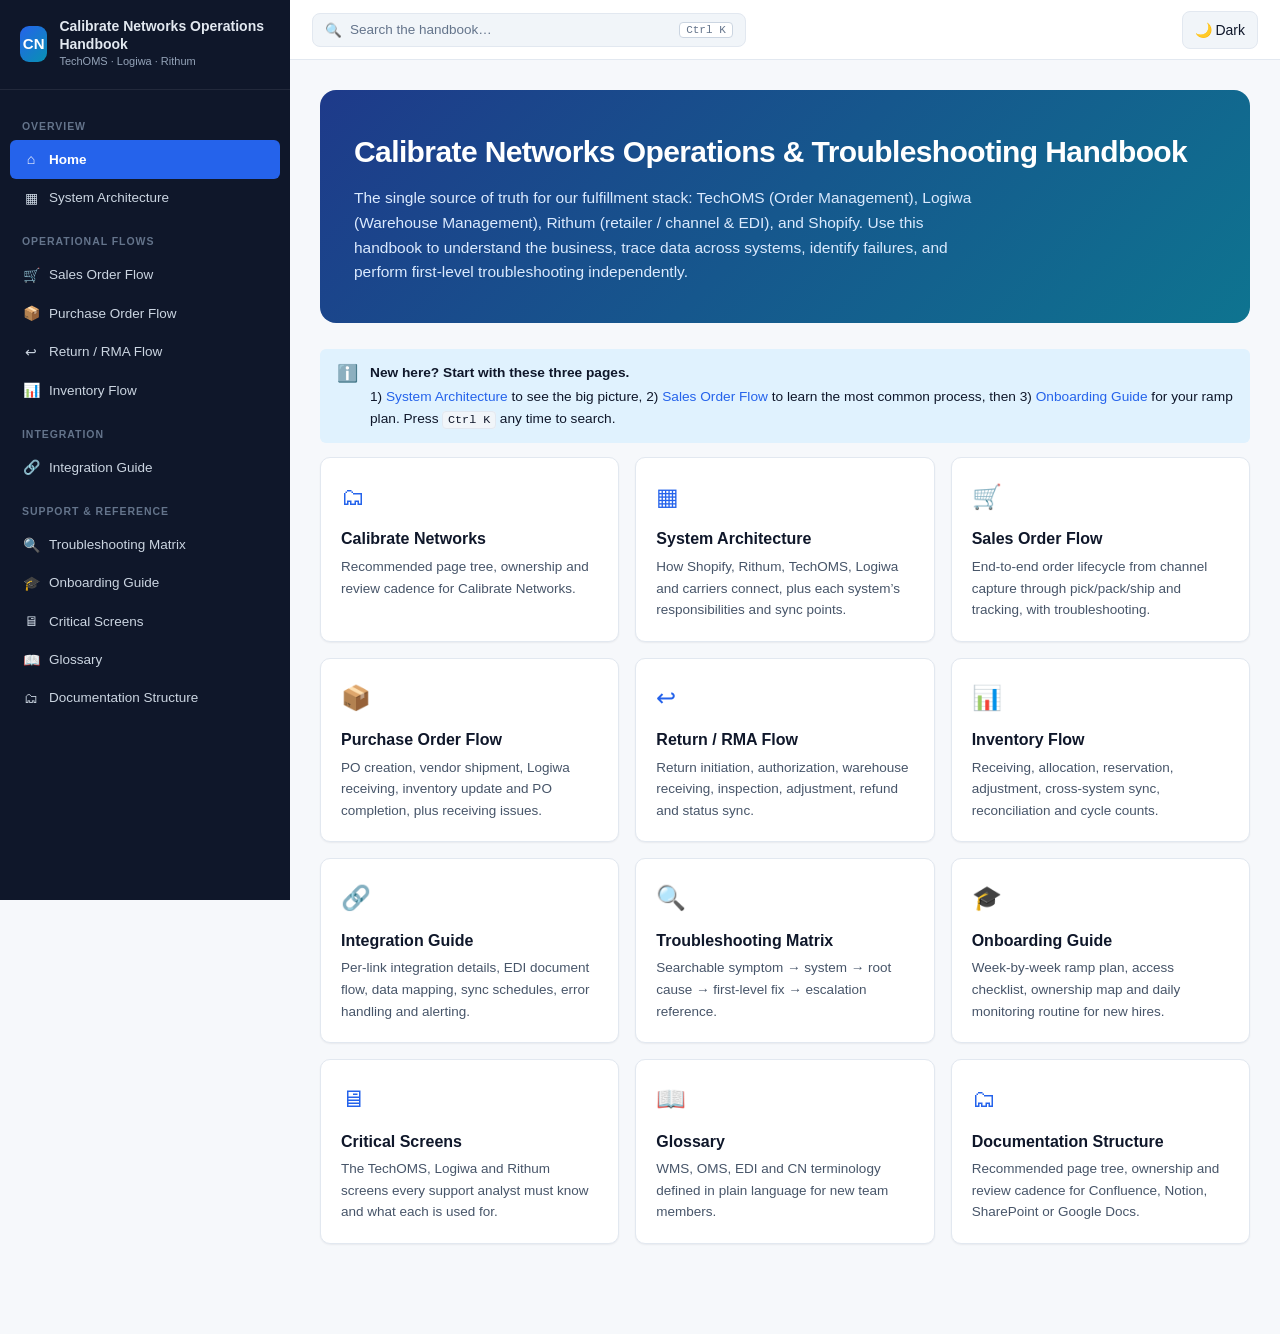
==== index.html @ c04dc64d "Initial Setup RunBook Content And Pages" ====
<!DOCTYPE html>
<html lang="en">

<head>
  <meta charset="UTF-8" />
  <meta name="viewport" content="width=device-width, initial-scale=1.0" />
  <meta name="description" content="Home — Calibrate Networks Operations & Troubleshooting Handbook" />
  <title>Home | Calibrate Networks Operations Handbook</title>
  <link rel="icon" type="image/svg+xml" href="assets/images/favicon.svg" />
  <link rel="stylesheet" href="assets/css/global.css" />
</head>

<body data-page="home">
  <div class="app-shell">
    <aside class="sidebar" id="sidebar" aria-label="Main navigation">
      <div class="sidebar__brand">
        <div class="sidebar__brand-logo">CN</div>
        <div>
          <div class="sidebar__brand-title">Calibrate Networks Operations Handbook</div>
          <div class="sidebar__brand-sub">TechOMS · Logiwa · Rithum</div>
        </div>
      </div>
      <nav class="sidebar__nav">
        <div class="nav-group">
          <div class="nav-group__label">Overview</div>
          <a href="index.html" class="nav-link active">
            <span class="nav-link__icon" aria-hidden="true">⌂</span>
            <span>Home</span>
          </a>
          <a href="pages/architecture.html" class="nav-link">
            <span class="nav-link__icon" aria-hidden="true">▦</span>
            <span>System Architecture</span>
          </a>
        </div>
        <div class="nav-group">
          <div class="nav-group__label">Operational Flows</div>
          <a href="pages/sales-order.html" class="nav-link">
            <span class="nav-link__icon" aria-hidden="true">🛒</span>
            <span>Sales Order Flow</span>
          </a>
          <a href="pages/purchase-order.html" class="nav-link">
            <span class="nav-link__icon" aria-hidden="true">📦</span>
            <span>Purchase Order Flow</span>
          </a>
          <a href="pages/returns.html" class="nav-link">
            <span class="nav-link__icon" aria-hidden="true">↩</span>
            <span>Return / RMA Flow</span>
          </a>
          <a href="pages/inventory.html" class="nav-link">
            <span class="nav-link__icon" aria-hidden="true">📊</span>
            <span>Inventory Flow</span>
          </a>
        </div>
        <div class="nav-group">
          <div class="nav-group__label">Integration</div>
          <a href="pages/integration.html" class="nav-link">
            <span class="nav-link__icon" aria-hidden="true">🔗</span>
            <span>Integration Guide</span>
          </a>
        </div>
        <div class="nav-group">
          <div class="nav-group__label">Support & Reference</div>
          <a href="pages/troubleshooting.html" class="nav-link">
            <span class="nav-link__icon" aria-hidden="true">🔍</span>
            <span>Troubleshooting Matrix</span>
          </a>
          <a href="pages/onboarding.html" class="nav-link">
            <span class="nav-link__icon" aria-hidden="true">🎓</span>
            <span>Onboarding Guide</span>
          </a>
          <a href="pages/critical-screens.html" class="nav-link">
            <span class="nav-link__icon" aria-hidden="true">🖥</span>
            <span>Critical Screens</span>
          </a>
          <a href="pages/glossary.html" class="nav-link">
            <span class="nav-link__icon" aria-hidden="true">📖</span>
            <span>Glossary</span>
          </a>
          <a href="pages/doc-structure.html" class="nav-link">
            <span class="nav-link__icon" aria-hidden="true">🗂</span>
            <span>Documentation Structure</span>
          </a>
        </div>
      </nav>
    </aside>

    <div class="scrim" id="scrim" aria-hidden="true"></div>

    <div class="main">
      <header class="topbar">
        <button type="button" class="topbar__menu-btn" id="menu-btn" aria-label="Open navigation">☰</button>
        <button type="button" class="topbar__search" id="search-open">
          <span aria-hidden="true">🔍</span>
          <span>Search the handbook…</span>
          <kbd>Ctrl K</kbd>
        </button>
        <div class="topbar__spacer"></div>
        <button type="button" class="theme-toggle" id="theme-toggle" aria-label="Toggle color theme"
          title="Toggle light / dark">🌙 Dark</button>
      </header>

      <main class="content" id="main">
        <section class="hero">
          <h1>Calibrate Networks Operations &amp; Troubleshooting Handbook</h1>

          <p>The single source of truth for our fulfillment stack: TechOMS (Order Management), Logiwa (Warehouse
            Management), Rithum (retailer / channel &amp; EDI), and Shopify. Use this handbook to understand the
            business, trace data across systems, identify failures, and perform first-level troubleshooting
            independently.</p>

        </section>

        <aside class="callout callout--note">
          <span class="callout__icon">ℹ️</span>
          <div>
            <strong>New here? Start with these three pages.</strong>
            <p>1) <a href="pages/architecture.html">System Architecture</a> to see the big picture, 2) <a
                href="pages/sales-order.html">Sales Order Flow</a> to learn the most common process, then 3) <a
                href="pages/onboarding.html">Onboarding Guide</a> for your ramp plan. Press <code>Ctrl K</code> any time
              to search.</p>

          </div>

        </aside>

        <div class="home-grid">
          <a href="pages/calibrate-networks.html" class="home-card">
            <div class="home-card__icon">🗂</div>

            <div class="home-card__title">Calibrate Networks</div>

            <div class="home-card__desc">Recommended page tree, ownership and review cadence for Calibrate Networks.</div>

          </a>


          <a href="pages/architecture.html" class="home-card">
            <div class="home-card__icon">▦</div>

            <div class="home-card__title">System Architecture</div>

            <div class="home-card__desc">How Shopify, Rithum, TechOMS, Logiwa and carriers connect, plus each system’s
              responsibilities and sync points.</div>

          </a>
          <a href="pages/sales-order.html" class="home-card">
            <div class="home-card__icon">🛒</div>

            <div class="home-card__title">Sales Order Flow</div>

            <div class="home-card__desc">End-to-end order lifecycle from channel capture through pick/pack/ship and
              tracking, with troubleshooting.</div>

          </a>
          <a href="pages/purchase-order.html" class="home-card">
            <div class="home-card__icon">📦</div>

            <div class="home-card__title">Purchase Order Flow</div>

            <div class="home-card__desc">PO creation, vendor shipment, Logiwa receiving, inventory update and PO
              completion, plus receiving issues.</div>

          </a>
          <a href="pages/returns.html" class="home-card">
            <div class="home-card__icon">↩</div>

            <div class="home-card__title">Return / RMA Flow</div>

            <div class="home-card__desc">Return initiation, authorization, warehouse receiving, inspection, adjustment,
              refund and status sync.</div>

          </a>
          <a href="pages/inventory.html" class="home-card">
            <div class="home-card__icon">📊</div>

            <div class="home-card__title">Inventory Flow</div>

            <div class="home-card__desc">Receiving, allocation, reservation, adjustment, cross-system sync,
              reconciliation and cycle counts.</div>

          </a>
          <a href="pages/integration.html" class="home-card">
            <div class="home-card__icon">🔗</div>

            <div class="home-card__title">Integration Guide</div>

            <div class="home-card__desc">Per-link integration details, EDI document flow, data mapping, sync schedules,
              error handling and alerting.</div>

          </a>
          <a href="pages/troubleshooting.html" class="home-card">
            <div class="home-card__icon">🔍</div>

            <div class="home-card__title">Troubleshooting Matrix</div>

            <div class="home-card__desc">Searchable symptom → system → root cause → first-level fix → escalation
              reference.</div>

          </a>
          <a href="pages/onboarding.html" class="home-card">
            <div class="home-card__icon">🎓</div>

            <div class="home-card__title">Onboarding Guide</div>

            <div class="home-card__desc">Week-by-week ramp plan, access checklist, ownership map and daily monitoring
              routine for new hires.</div>

          </a>
          <a href="pages/critical-screens.html" class="home-card">
            <div class="home-card__icon">🖥</div>

            <div class="home-card__title">Critical Screens</div>

            <div class="home-card__desc">The TechOMS, Logiwa and Rithum screens every support analyst must know and what
              each is used for.</div>

          </a>
          <a href="pages/glossary.html" class="home-card">
            <div class="home-card__icon">📖</div>

            <div class="home-card__title">Glossary</div>

            <div class="home-card__desc">WMS, OMS, EDI and CN terminology defined in plain language for new team
              members.</div>

          </a>
          <a href="pages/doc-structure.html" class="home-card">
            <div class="home-card__icon">🗂</div>

            <div class="home-card__title">Documentation Structure</div>

            <div class="home-card__desc">Recommended page tree, ownership and review cadence for Confluence, Notion,
              SharePoint or Google Docs.</div>

          </a>
          <!--  -->

        </div>
      </main>
    </div>

    <div class="search-overlay" id="search-overlay" hidden>
      <div class="search-box" role="dialog" aria-label="Search handbook">
        <input type="search" class="search-box__input" id="search-input"
          placeholder="Search processes, errors, systems, EDI docs…" autocomplete="off" />
        <div class="search-results" id="search-results"></div>
      </div>
    </div>
  </div>

  <script src="assets/js/search-index.js"></script>
  <script src="assets/js/app.js"></script>
</body>

</html>
---- assets/css/global.css ----
:root {
  --bg: #f6f8fb;
  --bg-elevated: #ffffff;
  --bg-sidebar: #0f172a;
  --bg-sidebar-hover: #1e293b;
  --bg-code: #0f172a;
  --surface: #ffffff;
  --surface-alt: #f1f5f9;
  --border: #e2e8f0;
  --border-strong: #cbd5e1;
  --text: #0f172a;
  --text-muted: #475569;
  --text-faint: #64748b;
  --text-invert: #e2e8f0;
  --primary: #2563eb;
  --primary-soft: #dbeafe;
  --accent: #0891b2;
  --success: #16a34a;
  --success-soft: #dcfce7;
  --warning: #d97706;
  --warning-soft: #fef3c7;
  --danger: #dc2626;
  --danger-soft: #fee2e2;
  --info: #0284c7;
  --info-soft: #e0f2fe;
  --shadow-sm: 0 1px 2px rgba(15, 23, 42, 0.06);
  --shadow-md: 0 4px 16px rgba(15, 23, 42, 0.08);
  --radius: 10px;
  --radius-sm: 6px;
  --sidebar-w: 290px;
  --topbar-h: 60px;
  --maxw: 980px;
  --font: -apple-system, BlinkMacSystemFont, 'Segoe UI', Roboto, Helvetica, Arial,
    sans-serif;
  --mono: 'SFMono-Regular', ui-monospace, Menlo, Consolas, 'Liberation Mono', monospace;
}

[data-theme='dark'] {
  --bg: #0b1120;
  --bg-elevated: #111827;
  --bg-sidebar: #060b16;
  --bg-sidebar-hover: #1e293b;
  --bg-code: #020617;
  --surface: #111827;
  --surface-alt: #1e293b;
  --border: #1f2a3d;
  --border-strong: #334155;
  --text: #e5edf7;
  --text-muted: #a8b6cc;
  --text-faint: #8194ad;
  --text-invert: #e2e8f0;
  --primary: #3b82f6;
  --primary-soft: #1e293b;
  --accent: #22d3ee;
  --success-soft: #052e1a;
  --warning-soft: #3a2a07;
  --danger-soft: #3a1010;
  --info-soft: #082236;
  --shadow-md: 0 4px 16px rgba(0, 0, 0, 0.4);
}

* {
  box-sizing: border-box;
}

html,
body {
  margin: 0;
  padding: 0;
}

body {
  font-family: var(--font);
  background: var(--bg);
  color: var(--text);
  line-height: 1.6;
  -webkit-font-smoothing: antialiased;
}

a {
  color: var(--primary);
  text-decoration: none;
}
a:hover {
  text-decoration: underline;
}

code {
  font-family: var(--mono);
  font-size: 0.86em;
  background: var(--surface-alt);
  padding: 0.12em 0.4em;
  border-radius: 4px;
  border: 1px solid var(--border);
}

/* ---------- Layout ---------- */
.app-shell {
  display: flex;
  min-height: 100vh;
}

.sidebar {
  width: var(--sidebar-w);
  flex-shrink: 0;
  background: var(--bg-sidebar);
  color: var(--text-invert);
  position: fixed;
  top: 0;
  left: 0;
  bottom: 0;
  display: flex;
  flex-direction: column;
  z-index: 40;
  transition: transform 0.25s ease;
}

.sidebar__brand {
  padding: 18px 20px;
  display: flex;
  align-items: center;
  gap: 12px;
  border-bottom: 1px solid rgba(255, 255, 255, 0.08);
}
.sidebar__brand-logo {
  width: 36px;
  height: 36px;
  border-radius: 9px;
  background: linear-gradient(135deg, var(--primary), var(--accent));
  display: grid;
  place-items: center;
  font-weight: 800;
  color: #fff;
  font-size: 15px;
}
.sidebar__brand-title {
  font-weight: 700;
  font-size: 14px;
  line-height: 1.25;
}
.sidebar__brand-sub {
  font-size: 11px;
  color: #94a3b8;
}

.sidebar__nav {
  overflow-y: auto;
  padding: 12px 10px 40px;
  flex: 1;
}
.nav-group__label {
  font-size: 10.5px;
  letter-spacing: 0.09em;
  text-transform: uppercase;
  color: #64748b;
  font-weight: 700;
  padding: 16px 12px 6px;
}
.nav-link {
  display: flex;
  align-items: center;
  gap: 9px;
  padding: 8px 12px;
  border-radius: var(--radius-sm);
  color: #cbd5e1;
  font-size: 13.5px;
  cursor: pointer;
}
.nav-link:hover {
  background: var(--bg-sidebar-hover);
  color: #fff;
  text-decoration: none;
}
.nav-link.active {
  background: var(--primary);
  color: #fff;
  font-weight: 600;
}
.nav-link__icon {
  font-size: 14px;
  width: 18px;
  text-align: center;
}

.main {
  flex: 1;
  margin-left: var(--sidebar-w);
  display: flex;
  flex-direction: column;
  min-width: 0;
}

.topbar {
  height: var(--topbar-h);
  position: sticky;
  top: 0;
  z-index: 30;
  background: var(--bg-elevated);
  border-bottom: 1px solid var(--border);
  display: flex;
  align-items: center;
  gap: 14px;
  padding: 0 22px;
}
.topbar__menu-btn {
  display: none;
  background: none;
  border: 1px solid var(--border);
  border-radius: var(--radius-sm);
  width: 38px;
  height: 38px;
  font-size: 18px;
  cursor: pointer;
  color: var(--text);
}
.topbar__search {
  flex: 1;
  max-width: 460px;
  display: flex;
  align-items: center;
  gap: 8px;
  background: var(--surface-alt);
  border: 1px solid var(--border);
  border-radius: 8px;
  padding: 8px 12px;
  color: var(--text-faint);
  cursor: pointer;
  font-size: 13.5px;
}
.topbar__search kbd {
  margin-left: auto;
  font-family: var(--mono);
  font-size: 11px;
  background: var(--bg-elevated);
  border: 1px solid var(--border-strong);
  border-radius: 4px;
  padding: 1px 6px;
}
.topbar__spacer {
  flex: 1;
}
.theme-toggle {
  background: var(--surface-alt);
  border: 1px solid var(--border);
  border-radius: 8px;
  height: 38px;
  padding: 0 12px;
  cursor: pointer;
  color: var(--text);
  font-size: 14px;
}

.content {
  padding: 30px 30px 90px;
  width: 100%;
}
.content__inner {
  max-width: var(--maxw);
  margin: 0 auto;
}

/* ---------- Typography ---------- */
.page-title {
  font-size: 30px;
  font-weight: 800;
  margin: 4px 0 6px;
  letter-spacing: -0.02em;
}
.page-lead {
  font-size: 16px;
  color: var(--text-muted);
  margin: 0 0 22px;
}
.breadcrumbs {
  font-size: 12.5px;
  color: var(--text-faint);
  margin-bottom: 6px;
  display: flex;
  gap: 6px;
  flex-wrap: wrap;
}
.breadcrumbs span.sep {
  opacity: 0.5;
}

h2.section-h {
  font-size: 22px;
  font-weight: 700;
  margin: 38px 0 14px;
  padding-bottom: 8px;
  border-bottom: 2px solid var(--border);
  scroll-margin-top: 80px;
}
h3.sub-h {
  font-size: 16.5px;
  font-weight: 700;
  margin: 24px 0 10px;
  scroll-margin-top: 80px;
}

/* ---------- Cards ---------- */
.card {
  background: var(--surface);
  border: 1px solid var(--border);
  border-radius: var(--radius);
  padding: 20px 22px;
  margin-bottom: 18px;
  box-shadow: var(--shadow-sm);
}
.card-grid {
  display: grid;
  grid-template-columns: repeat(auto-fit, minmax(240px, 1fr));
  gap: 16px;
  margin: 16px 0;
}

/* ---------- Process section block ---------- */
.process {
  border: 1px solid var(--border);
  border-radius: var(--radius);
  background: var(--surface);
  margin-bottom: 26px;
  overflow: hidden;
  box-shadow: var(--shadow-sm);
}
.process__head {
  padding: 18px 22px;
  border-bottom: 1px solid var(--border);
  background: linear-gradient(180deg, var(--surface), var(--surface-alt));
}
.process__title {
  font-size: 19px;
  font-weight: 750;
  margin: 0;
  display: flex;
  align-items: center;
  gap: 10px;
}
.process__num {
  background: var(--primary);
  color: #fff;
  font-size: 12px;
  font-weight: 700;
  border-radius: 6px;
  padding: 2px 8px;
}
.process__body {
  padding: 8px 22px 22px;
}
.field {
  margin-top: 18px;
}
.field__label {
  font-size: 11px;
  letter-spacing: 0.07em;
  text-transform: uppercase;
  font-weight: 700;
  color: var(--accent);
  margin-bottom: 6px;
  display: flex;
  align-items: center;
  gap: 8px;
}
.field p {
  margin: 0;
}

ul.clean,
ol.clean {
  margin: 6px 0;
  padding-left: 20px;
}
ul.clean li,
ol.clean li {
  margin-bottom: 5px;
}

.pill-row {
  display: flex;
  flex-wrap: wrap;
  gap: 7px;
}
.pill {
  font-size: 12px;
  font-weight: 600;
  background: var(--primary-soft);
  color: var(--primary);
  border-radius: 999px;
  padding: 3px 11px;
  border: 1px solid transparent;
}
.pill--sys {
  background: var(--surface-alt);
  color: var(--text-muted);
  border: 1px solid var(--border);
}

/* steps */
.steps {
  counter-reset: step;
  list-style: none;
  padding: 0;
  margin: 8px 0;
}
.steps li {
  position: relative;
  padding: 4px 0 14px 40px;
  border-left: 2px solid var(--border);
  margin-left: 12px;
}
.steps li:last-child {
  border-left-color: transparent;
}
.steps li::before {
  counter-increment: step;
  content: counter(step);
  position: absolute;
  left: -15px;
  top: 0;
  width: 28px;
  height: 28px;
  background: var(--primary);
  color: #fff;
  border-radius: 50%;
  display: grid;
  place-items: center;
  font-size: 12.5px;
  font-weight: 700;
}
.steps li .step-title {
  font-weight: 650;
}
.steps li .step-actor {
  font-size: 11px;
  font-weight: 700;
  color: var(--accent);
  text-transform: uppercase;
  letter-spacing: 0.04em;
}

/* errors */
.error-card {
  border: 1px solid var(--border);
  border-left: 4px solid var(--danger);
  border-radius: var(--radius-sm);
  padding: 14px 16px;
  margin-bottom: 12px;
  background: var(--surface);
}
.error-card__title {
  font-weight: 700;
  color: var(--danger);
  margin-bottom: 8px;
}
.error-card dl {
  margin: 0;
  display: grid;
  grid-template-columns: 130px 1fr;
  gap: 4px 14px;
  font-size: 13.5px;
}
.error-card dt {
  font-weight: 700;
  color: var(--text-faint);
}
.error-card dd {
  margin: 0;
}

/* ---------- Tables ---------- */
.table-wrap {
  overflow-x: auto;
  border: 1px solid var(--border);
  border-radius: var(--radius);
  margin: 14px 0;
}
table.data {
  width: 100%;
  border-collapse: collapse;
  font-size: 13.5px;
  min-width: 540px;
}
table.data th,
table.data td {
  text-align: left;
  padding: 10px 14px;
  border-bottom: 1px solid var(--border);
  vertical-align: top;
}
table.data thead th {
  background: var(--surface-alt);
  font-size: 11.5px;
  text-transform: uppercase;
  letter-spacing: 0.05em;
  color: var(--text-muted);
  position: sticky;
  top: 0;
}
table.data tbody tr:hover {
  background: var(--surface-alt);
}
table.data tbody tr:last-child td {
  border-bottom: none;
}

.tag {
  display: inline-block;
  font-size: 11px;
  font-weight: 700;
  padding: 2px 8px;
  border-radius: 5px;
}
.tag--techoms {
  background: var(--info-soft);
  color: var(--info);
}
.tag--logiwa {
  background: var(--success-soft);
  color: var(--success);
}
.tag--rithum {
  background: #ede9fe;
  color: #7c3aed;
}
.tag--shopify {
  background: #dcfce7;
  color: #15803d;
}
.tag--carrier {
  background: var(--warning-soft);
  color: var(--warning);
}
.tag--high {
  background: var(--danger-soft);
  color: var(--danger);
}
.tag--med {
  background: var(--warning-soft);
  color: var(--warning);
}
.tag--low {
  background: var(--success-soft);
  color: var(--success);
}
[data-theme='dark'] .tag--rithum {
  background: #2e1065;
  color: #c4b5fd;
}

/* ---------- Callouts ---------- */
.callout {
  border-radius: var(--radius-sm);
  padding: 12px 16px;
  margin: 14px 0;
  border: 1px solid var(--border);
  display: flex;
  gap: 12px;
  font-size: 13.7px;
}
.callout__icon {
  font-size: 17px;
  line-height: 1.4;
}
.callout--note {
  background: var(--info-soft);
  border-color: transparent;
}
.callout--tip {
  background: var(--success-soft);
  border-color: transparent;
}
.callout--warning {
  background: var(--warning-soft);
  border-color: transparent;
}
.callout--danger {
  background: var(--danger-soft);
  border-color: transparent;
}
.callout p {
  margin: 0;
}
.callout strong {
  display: block;
  margin-bottom: 2px;
}

/* ---------- Mermaid ---------- */
.mermaid-wrap {
  background: var(--surface);
  border: 1px solid var(--border);
  border-radius: var(--radius);
  padding: 18px;
  margin: 14px 0;
  overflow-x: auto;
  text-align: center;
}
.mermaid-wrap svg {
  max-width: 100%;
  height: auto;
}
.mermaid-error {
  color: var(--danger);
  font-family: var(--mono);
  font-size: 12px;
  white-space: pre-wrap;
  text-align: left;
}

/* ---------- Screenshot placeholder ---------- */
.shot {
  display: flex;
  gap: 10px;
  align-items: flex-start;
  border: 1px dashed var(--border-strong);
  border-radius: var(--radius-sm);
  padding: 10px 14px;
  margin-bottom: 8px;
  background: var(--surface-alt);
  font-size: 13.3px;
}
.shot__icon {
  font-size: 16px;
}

/* ---------- Home ---------- */
.hero {
  background: linear-gradient(135deg, #1e3a8a, #0e7490);
  color: #fff;
  border-radius: 16px;
  padding: 38px 34px;
  margin-bottom: 26px;
}
.hero h1 {
  font-size: 30px;
  margin: 0 0 10px;
  letter-spacing: -0.02em;
}
.hero p {
  margin: 0;
  max-width: 640px;
  color: #dbeafe;
  font-size: 15.5px;
}
.home-grid {
  display: grid;
  grid-template-columns: repeat(auto-fit, minmax(250px, 1fr));
  gap: 16px;
}
.home-card {
  display: block;
  background: var(--surface);
  border: 1px solid var(--border);
  border-radius: var(--radius);
  padding: 20px;
  box-shadow: var(--shadow-sm);
  transition: transform 0.12s ease, box-shadow 0.12s ease;
}
.home-card:hover {
  transform: translateY(-3px);
  box-shadow: var(--shadow-md);
  text-decoration: none;
}
.home-card__icon {
  font-size: 24px;
}
.home-card__title {
  font-weight: 700;
  margin: 10px 0 4px;
  color: var(--text);
  font-size: 16px;
}
.home-card__desc {
  font-size: 13.5px;
  color: var(--text-muted);
}

/* ---------- Search modal ---------- */
.search-overlay {
  position: fixed;
  inset: 0;
  background: rgba(2, 6, 23, 0.5);
  z-index: 80;
  display: flex;
  justify-content: center;
  align-items: flex-start;
  padding-top: 10vh;
}
.search-box {
  width: min(640px, 92vw);
  background: var(--bg-elevated);
  border: 1px solid var(--border);
  border-radius: 14px;
  box-shadow: var(--shadow-md);
  overflow: hidden;
}
.search-box__input {
  width: 100%;
  border: none;
  border-bottom: 1px solid var(--border);
  padding: 18px 20px;
  font-size: 16px;
  background: transparent;
  color: var(--text);
  outline: none;
}
.search-results {
  max-height: 56vh;
  overflow-y: auto;
  padding: 8px;
}
.search-result {
  display: block;
  padding: 11px 14px;
  border-radius: 8px;
  cursor: pointer;
  color: var(--text);
}
.search-result:hover,
.search-result.active {
  background: var(--surface-alt);
  text-decoration: none;
}
.search-result__title {
  font-weight: 650;
  font-size: 14px;
}
.search-result__meta {
  font-size: 12px;
  color: var(--text-faint);
}
.search-result__crumb {
  font-size: 11px;
  color: var(--accent);
  text-transform: uppercase;
  letter-spacing: 0.04em;
  font-weight: 700;
}
.search-empty {
  padding: 30px;
  text-align: center;
  color: var(--text-faint);
  font-size: 14px;
}

/* ---------- TOC chips ---------- */
.toc {
  display: flex;
  flex-wrap: wrap;
  gap: 8px;
  margin: 6px 0 22px;
}
.toc a {
  font-size: 12.5px;
  background: var(--surface-alt);
  border: 1px solid var(--border);
  border-radius: 999px;
  padding: 5px 13px;
  color: var(--text-muted);
}
.toc a:hover {
  border-color: var(--primary);
  color: var(--primary);
  text-decoration: none;
}

/* ---------- Glossary ---------- */
.glossary-list {
  margin: 0;
}
.glossary-item {
  border-bottom: 1px solid var(--border);
  padding: 14px 0;
  display: grid;
  grid-template-columns: 140px 1fr;
  gap: 12px 20px;
}
.glossary-item dt {
  font-weight: 750;
  color: var(--primary);
  margin: 0;
}
.glossary-item dd {
  margin: 0;
  color: var(--text-muted);
}

.scrim {
  display: none;
}

/* ---------- Responsive ---------- */
@media (max-width: 900px) {
  .sidebar {
    transform: translateX(-100%);
    box-shadow: var(--shadow-md);
  }
  .sidebar.open {
    transform: translateX(0);
  }
  .main {
    margin-left: 0;
  }
  .topbar__menu-btn {
    display: grid;
    place-items: center;
  }
  .scrim.show {
    display: block;
    position: fixed;
    inset: 0;
    background: rgba(2, 6, 23, 0.45);
    z-index: 35;
  }
  .content {
    padding: 22px 16px 80px;
  }
  .error-card dl {
    grid-template-columns: 1fr;
  }
  .error-card dt {
    margin-top: 6px;
  }
  .glossary-item {
    grid-template-columns: 1fr;
  }
}

/* HTML-version extras */
.search-overlay[hidden] { display: none !important; }
.search-overlay:not([hidden]) { display: flex; }
.matrix-filters { display: flex; gap: 12px; flex-wrap: wrap; align-items: center; }
.matrix-filters input, .matrix-filters select { padding: 10px 14px; border-radius: 8px; border: 1px solid var(--border); background: var(--surface); color: var(--text); font-size: 14px; }
.matrix-filters input { flex: 1 1 220px; }
.matrix-count { font-size: 13px; color: var(--text-faint); }
.glossary-search { width: 100%; max-width: 400px; padding: 10px 14px; border-radius: 8px; border: 1px solid var(--border); background: var(--surface); color: var(--text); font-size: 14px; margin-bottom: 20px; display: block; }
.screen-filters .screen-filter { cursor: pointer; border: none; }
.screen-filters .screen-filter.active { background: var(--primary); color: #fff; }
.screen-section.hidden { display: none; }
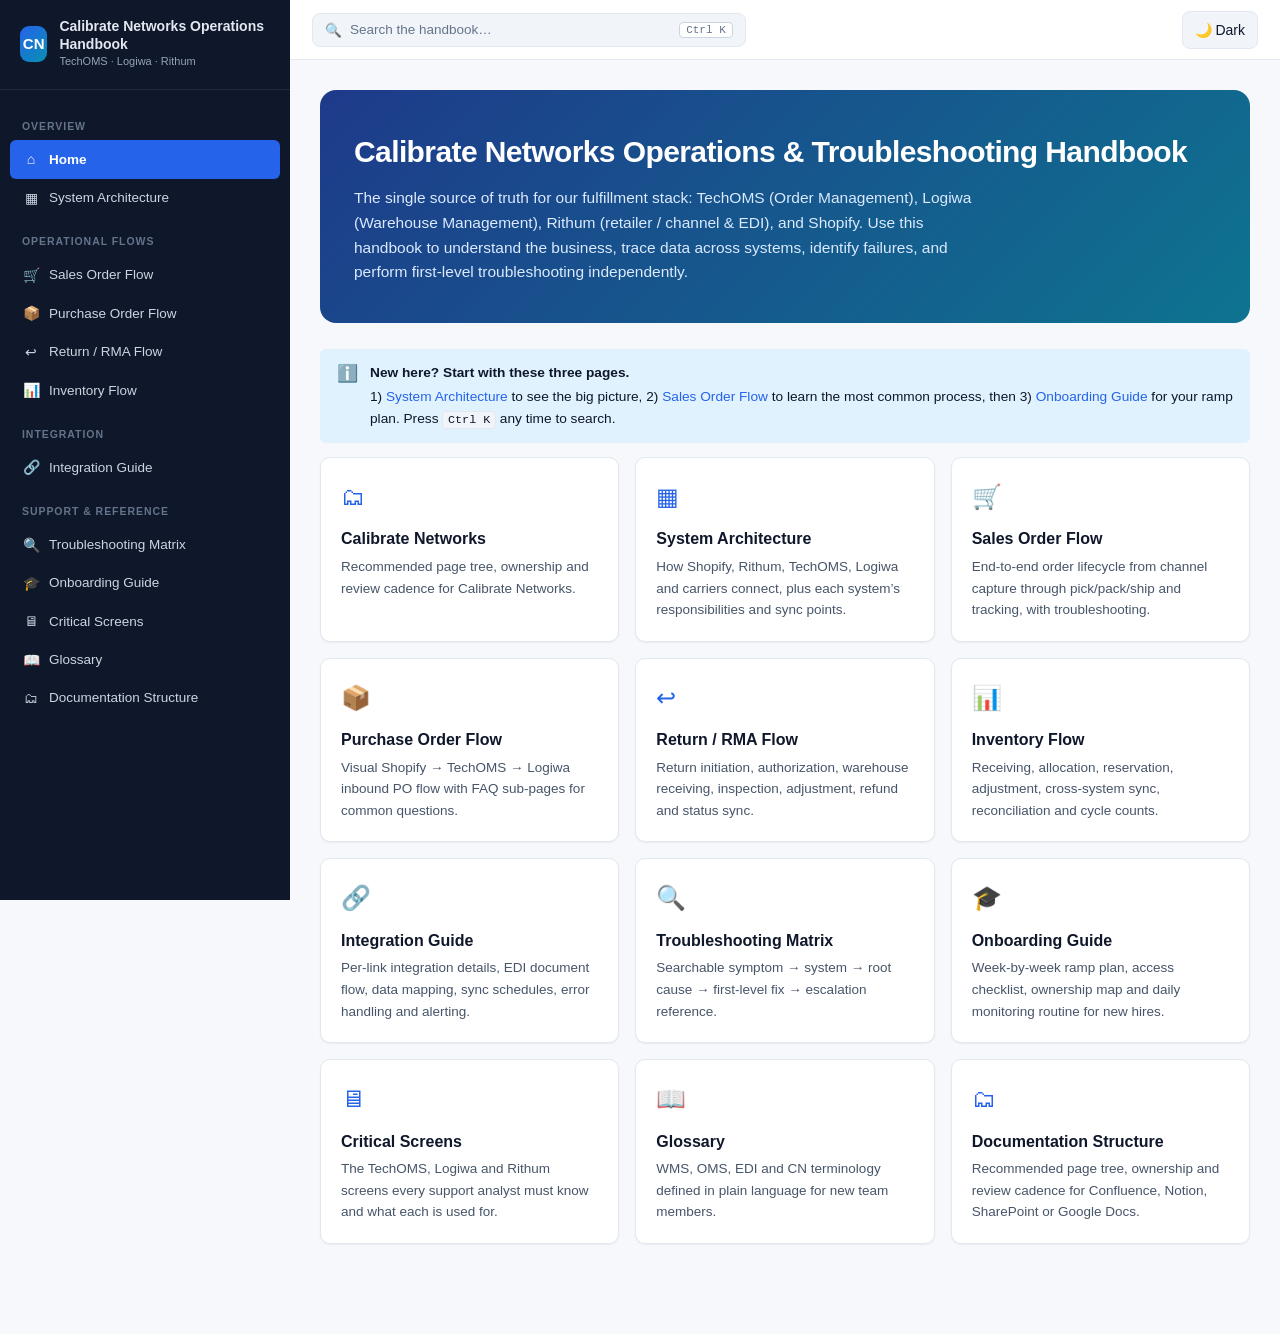
==== commit b92e1e92: "Added Fulfilment Logs Details and Added the Purchase Ordler Flow" ====
--- a/index.html
+++ b/index.html
@@ -157,8 +157,8 @@
 
             <div class="home-card__title">Purchase Order Flow</div>
 
-            <div class="home-card__desc">PO creation, vendor shipment, Logiwa receiving, inventory update and PO
-              completion, plus receiving issues.</div>
+            <div class="home-card__desc">Visual Shopify → TechOMS → Logiwa inbound PO flow with FAQ sub-pages for common
+              questions.</div>
 
           </a>
           <a href="pages/returns.html" class="home-card">
--- a/assets/css/global.css
+++ b/assets/css/global.css
@@ -837,3 +837,510 @@
 .screen-filters .screen-filter { cursor: pointer; border: none; }
 .screen-filters .screen-filter.active { background: var(--primary); color: #fff; }
 .screen-section.hidden { display: none; }
+
+/* ---------- Architecture flows & trees ---------- */
+.flow-row {
+  display: flex;
+  flex-wrap: wrap;
+  align-items: center;
+  gap: 8px;
+}
+.flow-arrow {
+  color: var(--text-faint);
+  font-weight: 700;
+  font-size: 15px;
+  flex-shrink: 0;
+}
+.flow-chain {
+  display: flex;
+  flex-wrap: wrap;
+  align-items: center;
+  gap: 8px;
+  padding: 14px 18px;
+  background: var(--surface);
+  border: 1px solid var(--border);
+  border-radius: var(--radius);
+  margin: 10px 0;
+  box-shadow: var(--shadow-sm);
+}
+.flow-chain--tight {
+  padding: 10px 14px;
+  font-size: 13px;
+}
+.flow-node {
+  display: inline-flex;
+  align-items: center;
+  gap: 6px;
+  padding: 7px 12px;
+  border-radius: var(--radius-sm);
+  border: 1px solid var(--border);
+  background: var(--surface-alt);
+  font-size: 13px;
+  font-weight: 650;
+  white-space: nowrap;
+}
+.flow-node--muted {
+  color: var(--text-muted);
+  font-weight: 600;
+  background: var(--surface);
+}
+
+.arch-stack {
+  display: flex;
+  flex-direction: column;
+  gap: 0;
+  margin: 16px 0 22px;
+}
+.arch-stack__layer {
+  border: 1px solid var(--border);
+  border-radius: var(--radius);
+  padding: 16px 20px;
+  background: var(--surface);
+  box-shadow: var(--shadow-sm);
+}
+.arch-stack__layer--demand { border-left: 4px solid #15803d; }
+.arch-stack__layer--brain { border-left: 4px solid var(--info); }
+.arch-stack__layer--hands { border-left: 4px solid var(--success); }
+.arch-stack__head {
+  display: flex;
+  align-items: center;
+  justify-content: space-between;
+  gap: 12px;
+  margin-bottom: 10px;
+}
+.arch-stack__title {
+  font-size: 11px;
+  font-weight: 800;
+  letter-spacing: 0.08em;
+  text-transform: uppercase;
+  color: var(--accent);
+}
+.arch-stack__hint {
+  font-size: 12px;
+  color: var(--text-faint);
+}
+.arch-stack__connector {
+  text-align: center;
+  padding: 6px 0;
+  font-size: 12px;
+  font-weight: 700;
+  color: var(--text-faint);
+  letter-spacing: 0.02em;
+}
+
+.owner-grid {
+  display: grid;
+  grid-template-columns: repeat(auto-fit, minmax(200px, 1fr));
+  gap: 14px;
+  margin: 14px 0;
+}
+.owner-card {
+  background: var(--surface);
+  border: 1px solid var(--border);
+  border-radius: var(--radius);
+  padding: 16px 18px;
+  box-shadow: var(--shadow-sm);
+}
+.owner-card__role {
+  display: block;
+  font-size: 12px;
+  color: var(--text-faint);
+  margin: 6px 0 10px;
+}
+.owner-tree {
+  list-style: none;
+  margin: 0;
+  padding: 0;
+  font-size: 13px;
+  color: var(--text-muted);
+}
+.owner-tree li {
+  position: relative;
+  padding: 4px 0 4px 16px;
+}
+.owner-tree li::before {
+  content: '├';
+  position: absolute;
+  left: 0;
+  color: var(--border-strong);
+  font-family: var(--mono);
+  font-size: 12px;
+}
+.owner-tree li:last-child::before {
+  content: '└';
+}
+
+.flow-steps {
+  list-style: none;
+  margin: 12px 0;
+  padding: 0;
+  counter-reset: arch-step;
+}
+.flow-steps li {
+  display: grid;
+  grid-template-columns: 32px 1fr auto;
+  gap: 12px;
+  align-items: center;
+  padding: 12px 16px;
+  background: var(--surface);
+  border: 1px solid var(--border);
+  border-radius: var(--radius-sm);
+  margin-bottom: 8px;
+  font-size: 13.5px;
+}
+.flow-steps li::before {
+  counter-increment: arch-step;
+  content: counter(arch-step);
+  width: 28px;
+  height: 28px;
+  background: var(--primary);
+  color: #fff;
+  border-radius: 50%;
+  display: grid;
+  place-items: center;
+  font-size: 12px;
+  font-weight: 700;
+}
+.flow-steps__sys {
+  display: flex;
+  flex-wrap: wrap;
+  gap: 6px;
+  justify-content: flex-end;
+  font-size: 12px;
+  font-weight: 700;
+}
+
+.model-list {
+  display: flex;
+  flex-direction: column;
+  gap: 10px;
+  margin: 14px 0;
+}
+.model-row {
+  display: grid;
+  grid-template-columns: 36px 1fr;
+  gap: 12px;
+  align-items: center;
+}
+.model-row__label {
+  width: 32px;
+  height: 32px;
+  background: var(--primary);
+  color: #fff;
+  border-radius: 8px;
+  display: grid;
+  place-items: center;
+  font-size: 13px;
+  font-weight: 800;
+}
+.model-row__body {
+  min-width: 0;
+}
+.model-row__title {
+  font-size: 13px;
+  font-weight: 700;
+  margin-bottom: 6px;
+  color: var(--text);
+}
+.model-row__hint {
+  font-size: 12px;
+  color: var(--text-faint);
+  margin-top: 6px;
+}
+
+.catalog-grid {
+  display: grid;
+  grid-template-columns: repeat(auto-fit, minmax(220px, 1fr));
+  gap: 12px;
+  margin: 14px 0;
+}
+.catalog-card {
+  background: var(--surface);
+  border: 1px solid var(--border);
+  border-radius: var(--radius-sm);
+  padding: 14px 16px;
+  box-shadow: var(--shadow-sm);
+}
+.catalog-card__master {
+  font-size: 13px;
+  font-weight: 750;
+  margin-bottom: 8px;
+}
+.catalog-card ul {
+  margin: 0;
+  padding-left: 18px;
+  font-size: 12.5px;
+  color: var(--text-muted);
+}
+.catalog-card li { margin-bottom: 3px; }
+
+.edi-grid {
+  display: flex;
+  flex-wrap: wrap;
+  gap: 8px;
+  margin: 12px 0;
+}
+.edi-chip {
+  font-size: 12px;
+  font-weight: 650;
+  background: var(--surface);
+  border: 1px solid var(--border);
+  border-radius: var(--radius-sm);
+  padding: 8px 12px;
+}
+.edi-chip strong {
+  color: var(--primary);
+}
+
+.triage-rule {
+  display: grid;
+  grid-template-columns: repeat(auto-fit, minmax(160px, 1fr));
+  gap: 8px;
+  margin: 12px 0;
+}
+.triage-rule span {
+  font-size: 12.5px;
+  padding: 10px 12px;
+  background: var(--surface-alt);
+  border: 1px solid var(--border);
+  border-radius: var(--radius-sm);
+  color: var(--text-muted);
+}
+
+.sync-grid {
+  display: grid;
+  grid-template-columns: repeat(auto-fit, minmax(280px, 1fr));
+  gap: 10px;
+  margin: 14px 0;
+}
+.sync-card {
+  background: var(--surface);
+  border: 1px solid var(--border);
+  border-radius: var(--radius-sm);
+  padding: 12px 14px;
+}
+.sync-card__name {
+  font-size: 12px;
+  font-weight: 750;
+  color: var(--text);
+  margin-bottom: 8px;
+}
+
+.stat-row {
+  display: flex;
+  flex-wrap: wrap;
+  gap: 10px;
+  margin: 14px 0;
+}
+.stat-chip {
+  display: flex;
+  align-items: center;
+  gap: 10px;
+  background: var(--surface);
+  border: 1px solid var(--border);
+  border-radius: var(--radius-sm);
+  padding: 10px 16px;
+  box-shadow: var(--shadow-sm);
+}
+.stat-chip__num {
+  font-size: 22px;
+  font-weight: 800;
+  color: var(--primary);
+  line-height: 1;
+}
+.stat-chip__label {
+  font-size: 13px;
+  font-weight: 600;
+  color: var(--text-muted);
+}
+
+.ref-pills {
+  display: flex;
+  flex-wrap: wrap;
+  gap: 8px;
+  margin: 12px 0;
+}
+.ref-pill {
+  font-size: 12.5px;
+  font-weight: 600;
+  background: var(--surface-alt);
+  border: 1px solid var(--border);
+  border-radius: 999px;
+  padding: 6px 14px;
+  color: var(--text-muted);
+}
+
+.flow-entry {
+  display: flex;
+  flex-wrap: wrap;
+  align-items: center;
+  gap: 10px;
+  margin: 12px 0 8px;
+  font-size: 13px;
+}
+.flow-entry__label {
+  font-size: 11px;
+  font-weight: 800;
+  letter-spacing: 0.07em;
+  text-transform: uppercase;
+  color: var(--text-faint);
+}
+.flow-node--optional {
+  border-style: dashed;
+  color: var(--text-muted);
+  font-weight: 600;
+}
+.flow-node--optional small {
+  font-size: 11px;
+  font-weight: 600;
+  color: var(--text-faint);
+}
+
+.channel-footprint {
+  margin: 28px 0 34px;
+  padding: 26px 28px 28px;
+  border-radius: 14px;
+  background: linear-gradient(145deg, var(--primary-soft) 0%, var(--surface) 55%);
+  border: 2px solid var(--primary);
+  box-shadow: var(--shadow-md);
+}
+[data-theme='dark'] .channel-footprint {
+  background: linear-gradient(145deg, #1a2744 0%, var(--surface) 60%);
+}
+.channel-footprint__head {
+  display: flex;
+  flex-wrap: wrap;
+  align-items: flex-start;
+  justify-content: space-between;
+  gap: 16px 24px;
+  margin-bottom: 22px;
+  padding-bottom: 18px;
+  border-bottom: 1px solid var(--border);
+}
+.channel-footprint__title {
+  font-size: 24px;
+  font-weight: 800;
+  margin: 0 0 6px;
+  letter-spacing: -0.02em;
+  color: var(--text);
+}
+.channel-footprint__lead {
+  margin: 0;
+  font-size: 14.5px;
+  color: var(--text-muted);
+  max-width: 520px;
+}
+.channel-footprint__total {
+  text-align: center;
+  background: var(--primary);
+  color: #fff;
+  border-radius: 12px;
+  padding: 14px 22px;
+  min-width: 120px;
+  box-shadow: var(--shadow-sm);
+}
+.channel-footprint__total-num {
+  display: block;
+  font-size: 36px;
+  font-weight: 800;
+  line-height: 1;
+  letter-spacing: -0.03em;
+}
+.channel-footprint__total-label {
+  display: block;
+  font-size: 11px;
+  font-weight: 700;
+  letter-spacing: 0.06em;
+  text-transform: uppercase;
+  margin-top: 6px;
+  opacity: 0.92;
+}
+.channel-footprint__grid {
+  display: grid;
+  grid-template-columns: repeat(auto-fit, minmax(220px, 1fr));
+  gap: 14px;
+}
+.channel-card {
+  background: var(--bg-elevated);
+  border: 1px solid var(--border);
+  border-radius: var(--radius);
+  padding: 20px 20px 18px;
+  box-shadow: var(--shadow-sm);
+  display: flex;
+  flex-direction: column;
+  gap: 8px;
+}
+.channel-card--lead {
+  border-color: var(--primary);
+  border-width: 2px;
+  background: var(--surface);
+}
+.channel-card__top {
+  display: flex;
+  align-items: flex-start;
+  justify-content: space-between;
+  gap: 10px;
+}
+.channel-card__num {
+  font-size: 40px;
+  font-weight: 800;
+  line-height: 1;
+  color: var(--primary);
+  letter-spacing: -0.03em;
+}
+.channel-card__icon {
+  font-size: 28px;
+  line-height: 1;
+}
+.channel-card__name {
+  font-size: 17px;
+  font-weight: 750;
+  margin: 0;
+  color: var(--text);
+}
+.channel-card__use {
+  margin: 0;
+  font-size: 13px;
+  color: var(--text-muted);
+  line-height: 1.45;
+}
+.channel-card__model {
+  margin-top: auto;
+  padding-top: 10px;
+  font-size: 11px;
+  font-weight: 700;
+  letter-spacing: 0.04em;
+  text-transform: uppercase;
+  color: var(--accent);
+}
+
+@media (max-width: 900px) {
+  .channel-footprint {
+    padding: 20px 18px 22px;
+  }
+  .channel-footprint__title {
+    font-size: 20px;
+  }
+  .channel-footprint__total {
+    width: 100%;
+    display: flex;
+    align-items: center;
+    justify-content: center;
+    gap: 12px;
+    text-align: left;
+  }
+  .channel-footprint__total-num {
+    font-size: 32px;
+  }
+  .channel-footprint__total-label {
+    margin-top: 0;
+  }
+  .flow-steps li {
+    grid-template-columns: 32px 1fr;
+  }
+  .flow-steps__sys {
+    grid-column: 2;
+    justify-self: start;
+    margin-top: -4px;
+  }
+}
